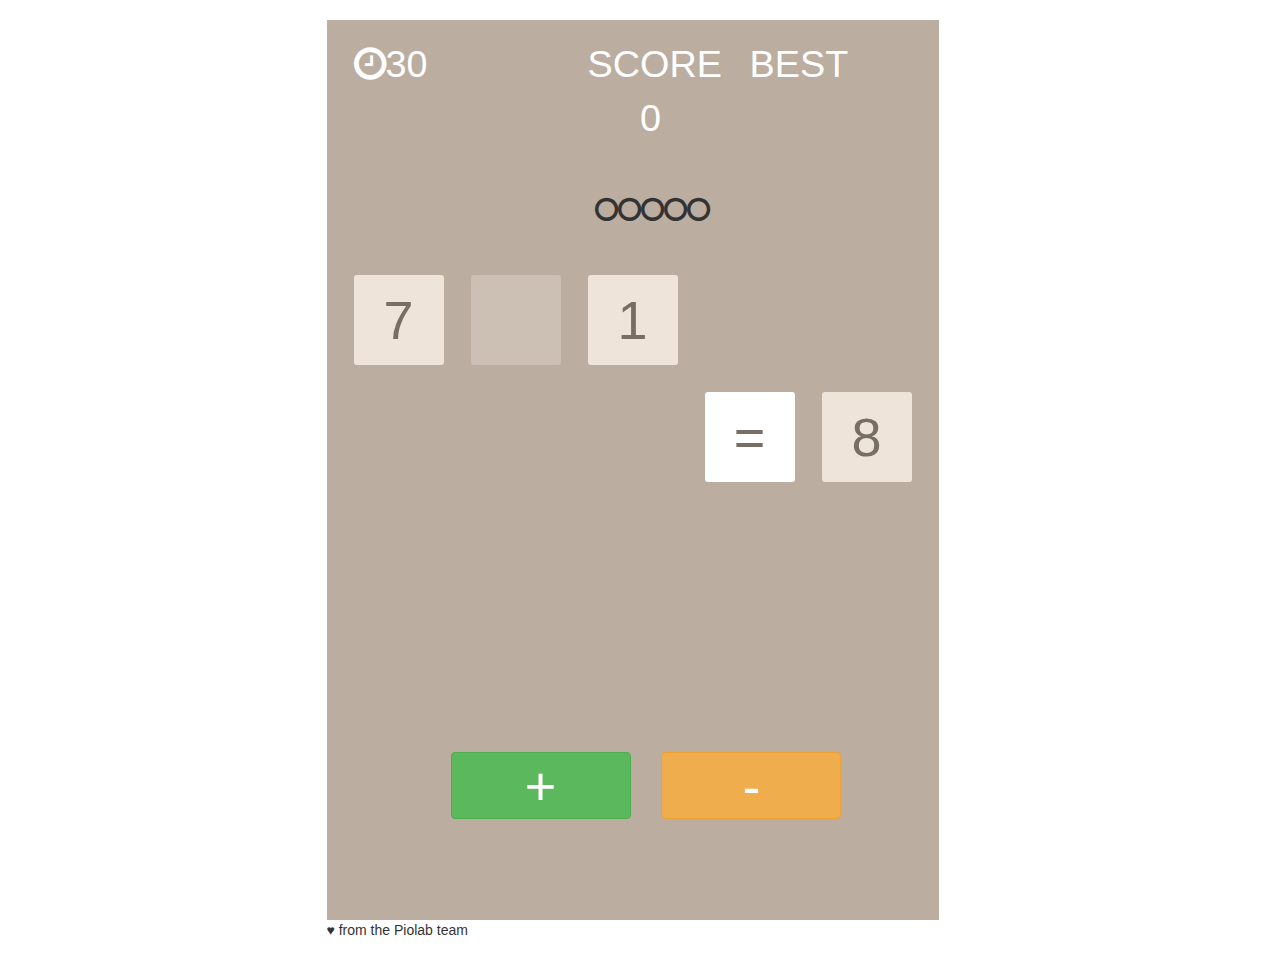
==== index.html @ bfa3d5d0 "cheer math" ====
<!doctype html><!--[if lt IE 7]>      <html class="no-js lt-ie9 lt-ie8 lt-ie7"> <![endif]--><!--[if IE 7]>         <html class="no-js lt-ie9 lt-ie8"> <![endif]--><!--[if IE 8]>         <html class="no-js lt-ie9"> <![endif]--><!--[if gt IE 8]><!--><html class="no-js"><!--<![endif]--><head><meta charset="utf-8"><meta http-equiv="X-UA-Compatible" content="IE=edge"><title></title><meta name="description" content=""><meta name="viewport" content="width=device-width"><!-- Place favicon.ico and apple-touch-icon.png in the root directory --><link rel="stylesheet" href="styles/1d7769e0.vendor.css"><link rel="stylesheet" href="bower_components/font-awesome/css/font-awesome.css"><link rel="stylesheet" href="styles/8af702ae.main.css"><body ng-app="mathApp"><!--[if lt IE 7]>
      <p class="browsehappy">You are using an <strong>outdated</strong> browser. Please <a href="http://browsehappy.com/">upgrade your browser</a> to improve your experience.</p>
    <![endif]--><!-- Add your site or application content here --><div class="container" ng-view=""></div><!-- Google Analytics: change UA-XXXXX-X to be your site's ID --><script>(function(i,s,o,g,r,a,m){i['GoogleAnalyticsObject']=r;i[r]=i[r]||function(){
       (i[r].q=i[r].q||[]).push(arguments)},i[r].l=1*new Date();a=s.createElement(o),
       m=s.getElementsByTagName(o)[0];a.async=1;a.src=g;m.parentNode.insertBefore(a,m)
       })(window,document,'script','//www.google-analytics.com/analytics.js','ga');

       ga('create', 'UA-XXXXX-X');
       ga('send', 'pageview');</script><!--[if lt IE 9]>
    <script src="bower_components/es5-shim/es5-shim.js"></script>
    <script src="bower_components/json3/lib/json3.min.js"></script>
    <![endif]--><script src="scripts/c422dba7.vendor.js"></script><script src="scripts/0a198cbb.scripts.js"></script>
---- styles/8af702ae.main.css ----
.true-icon{color:green;-webkit-animation:appear 100ms ease;animation:appear 100ms ease}.false-icon{color:red;-webkit-animation:appear 300ms ease;animation:appear 300ms ease}.right-check{color:green}.consecutive-right-answer{font-size:3vh;margin-bottom:5vh}.game-board{background-color:#bbada0;height:100vh;text-align:center}.game-board.over{opacity:.5}.game-over{position:absolute;z-index:100;padding-top:100px;text-align:center;font-size:50px}.question{margin-bottom:10vh}.tile{float:left;border-radius:3px;background-color:#fff;color:#776e65}.tile-blank{background-color:rgba(238,228,218,.35)}.tile-number{background-color:#eee4da;color:#776e65}.tile-sign{-webkit-animation:appear 300ms ease;animation:appear 300ms ease}@-webkit-keyframes appear{0%{opacity:0;-webkit-transform:scale(0);transform:scale(0)}100%{opacity:1;-webkit-transform:scale(1);transform:scale(1)}}@keyframes appear{0%{opacity:0;-webkit-transform:scale(0);transform:scale(0)}100%{opacity:1;-webkit-transform:scale(1);transform:scale(1)}}@-webkit-keyframes fade-in{0%{opacity:0}100%{opacity:1}}@keyframes fade-in{0%{opacity:0}100%{opacity:1}}.stop-watch{margin-left:4vh}.game-header .score{margin-left:12vh;text-align:center}.game-header .best-score{margin-left:4vh}.best-score,.game-header .stop-watch,.score{width:14vh;float:left}.game-header{font-size:4.2vh;text-align:left;color:#fff;padding-top:2vh;margin-bottom:5vh}.browsehappy{margin:.2em 0;background:#ccc;color:#000;padding:.2em 0}body{padding-top:20px;padding-bottom:20px;font-family:"Clear Sans","Helvetica Neue",Arial,sans-serif}@media screen and (max-width:500px){.game-over{width:89vw;height:39vw;-webkit-animation:fade-in 800ms ease 800ms;animation:fade-in 800ms ease 800ms}.tile-3{height:13vw;width:13vw;font-size:7.8vw;line-height:13vw;margin-left:4vw;margin-bottom:4vw}.result{font-size:11.7vw;height:10vh;margin-bottom:20vh}.tile.tile-equal{margin-left:55vw}.btn-minus,.btn-plus{width:26vw;height:9.75vw;font-size:7.8vw;line-height:7.8vw;margin-left:4vw}.stop-watch{margin-left:4vw}.game-board{width:89vw}.container{width:95vw}}@media screen and (min-width:500px){.game-over{width:68vh;height:30vh;-webkit-animation:fade-in 800ms ease 800ms;animation:fade-in 800ms ease 800ms}.tile-3{height:10vh;width:10vh;font-size:6vh;line-height:10vh;margin-left:3vh;margin-bottom:3vh}.result{font-size:9vh;height:10vh;margin-bottom:20vh}.tile.tile-equal{margin-left:42vh}.btn-minus,.btn-plus{width:20vh;height:7.5vh;font-size:6vh;line-height:6vh;margin-left:3vh}.stop-watch{margin-left:3vh}.game-board{width:68vh}.container{width:73vh}}
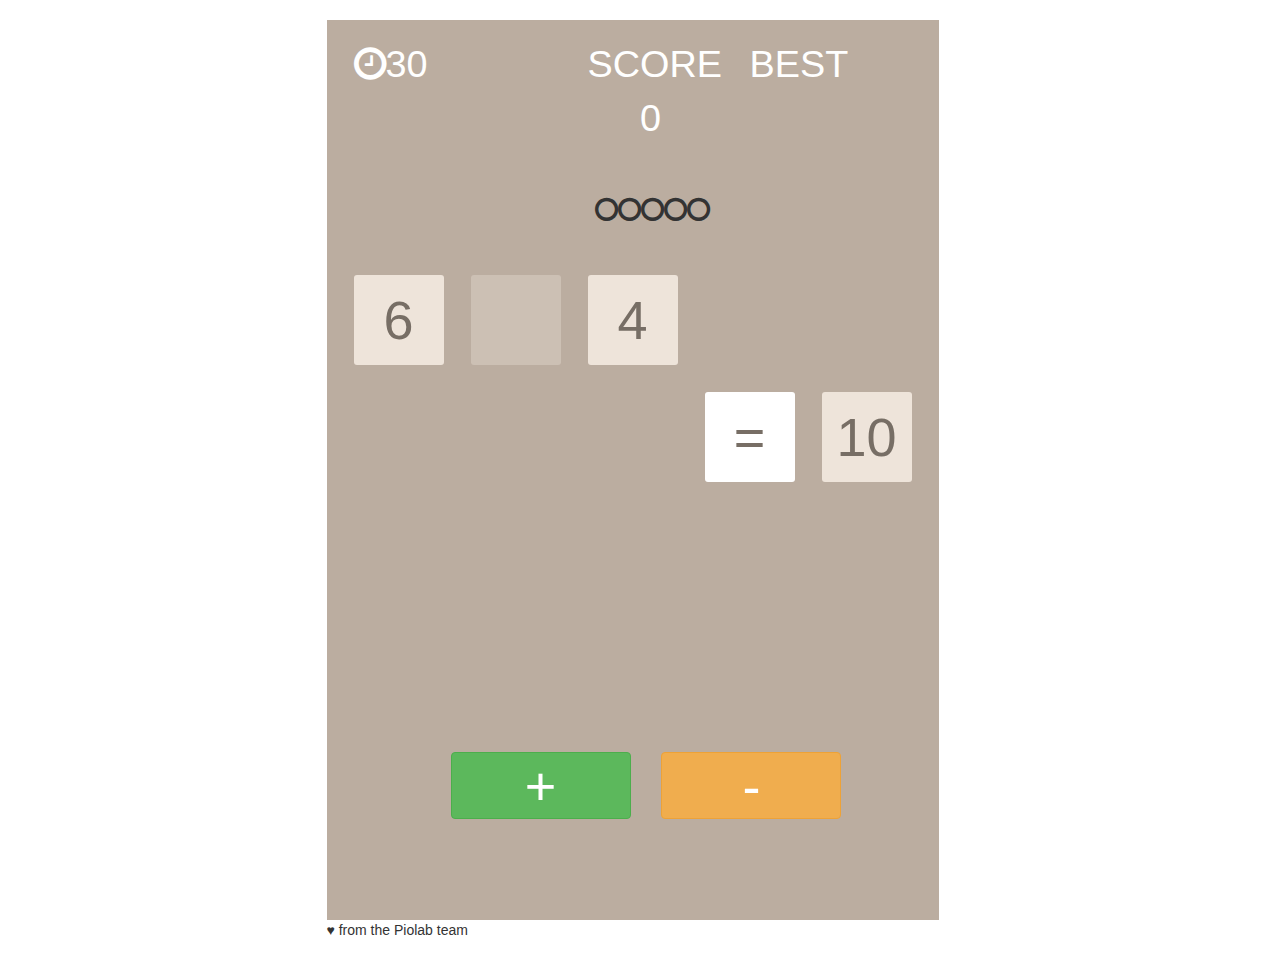
==== commit 888811e8: "hehe" ====
--- a/index.html
+++ b/index.html
@@ -9,4 +9,4 @@
        ga('send', 'pageview');</script><!--[if lt IE 9]>
     <script src="bower_components/es5-shim/es5-shim.js"></script>
     <script src="bower_components/json3/lib/json3.min.js"></script>
-    <![endif]--><script src="scripts/c422dba7.vendor.js"></script><script src="scripts/0a198cbb.scripts.js"></script>+    <![endif]--><script src="scripts/c422dba7.vendor.js"></script><script src="scripts/7048b299.scripts.js"></script>